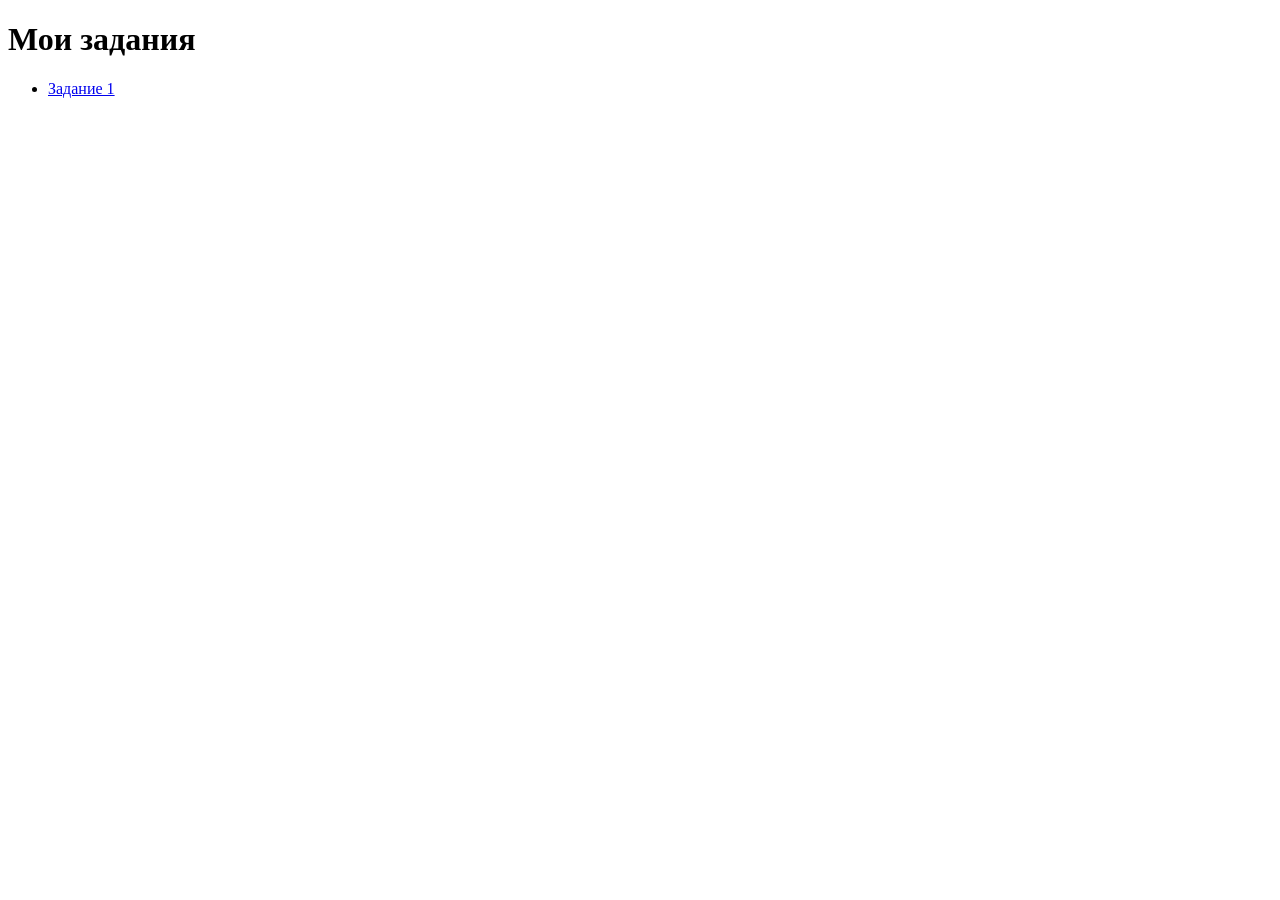
==== index.html @ fbc59bf8 "Last please" ====
<!DOCTYPE html>
<html lang="ru">
<head>
    <meta charset="UTF-8">
    <title>Задания</title>
</head>
<body>
    <h1>Мои задания</h1>
    <ul>
        <li><a href="zadanie-1/">Задание 1</a></li>
    </ul>
</body>
</html>
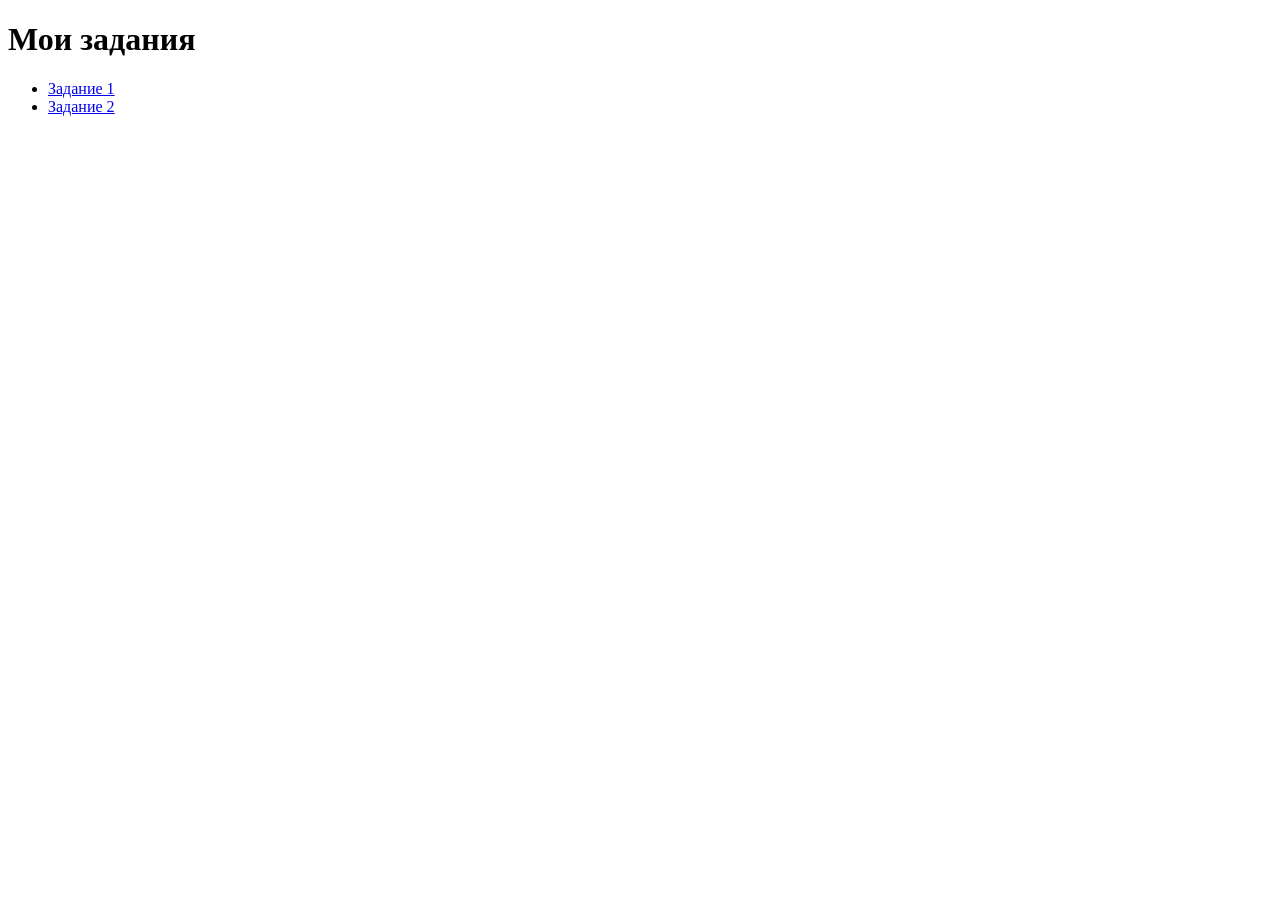
==== commit f50b77da: "New laba" ====
--- a/index.html
+++ b/index.html
@@ -8,6 +8,7 @@
     <h1>Мои задания</h1>
     <ul>
         <li><a href="zadanie-1/">Задание 1</a></li>
+        <li><a href="zadanie-1/">Задание 2</a></li>
     </ul>
 </body>
 </html>
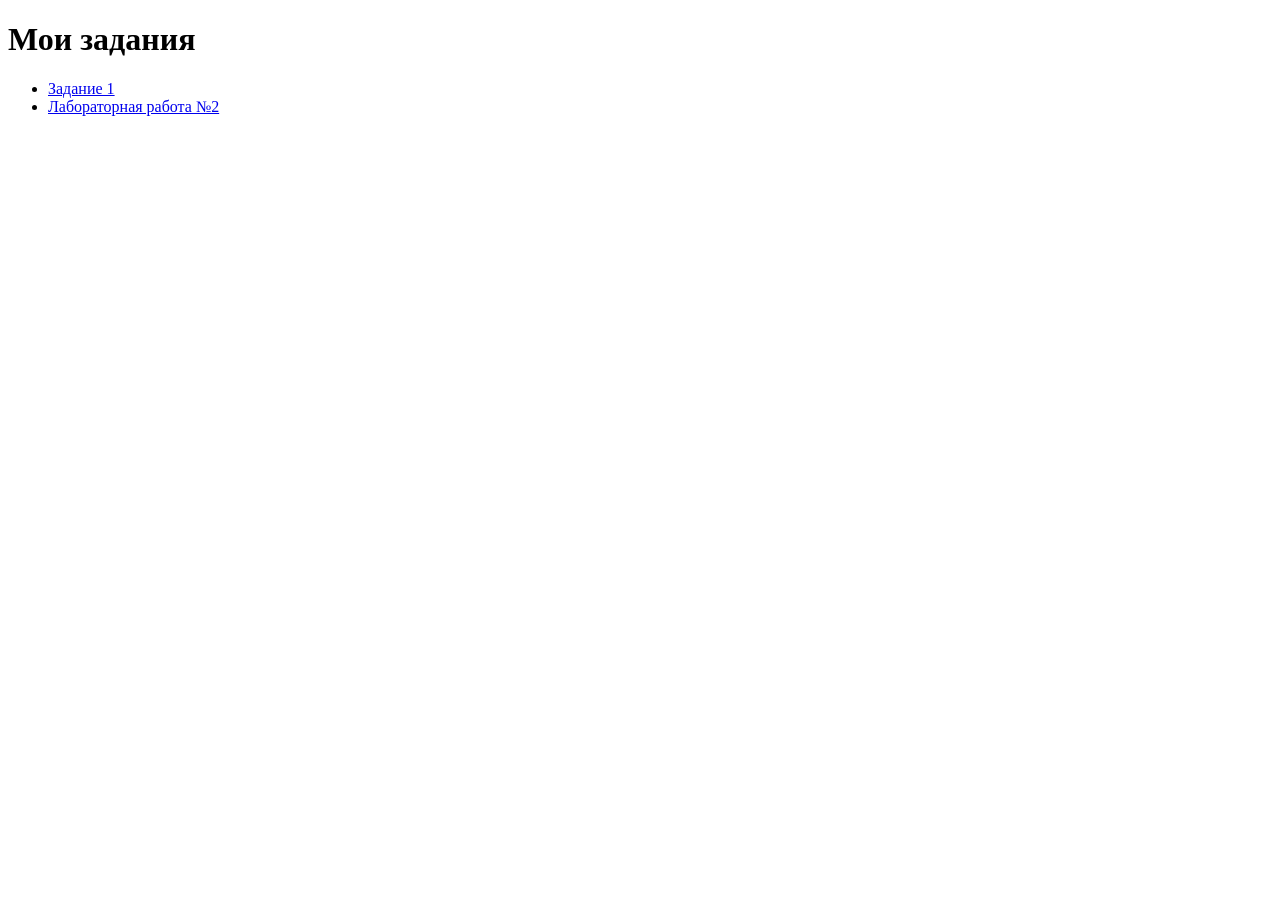
==== commit 173234c9: "Last one" ====
--- a/index.html
+++ b/index.html
@@ -8,7 +8,7 @@
     <h1>Мои задания</h1>
     <ul>
         <li><a href="zadanie-1/">Задание 1</a></li>
-        <li><a href="zadanie-1/">Задание 2</a></li>
+        <li><a href="zadanie-2/lab2.html">Лабораторная работа №2</a></li>
     </ul>
 </body>
 </html>
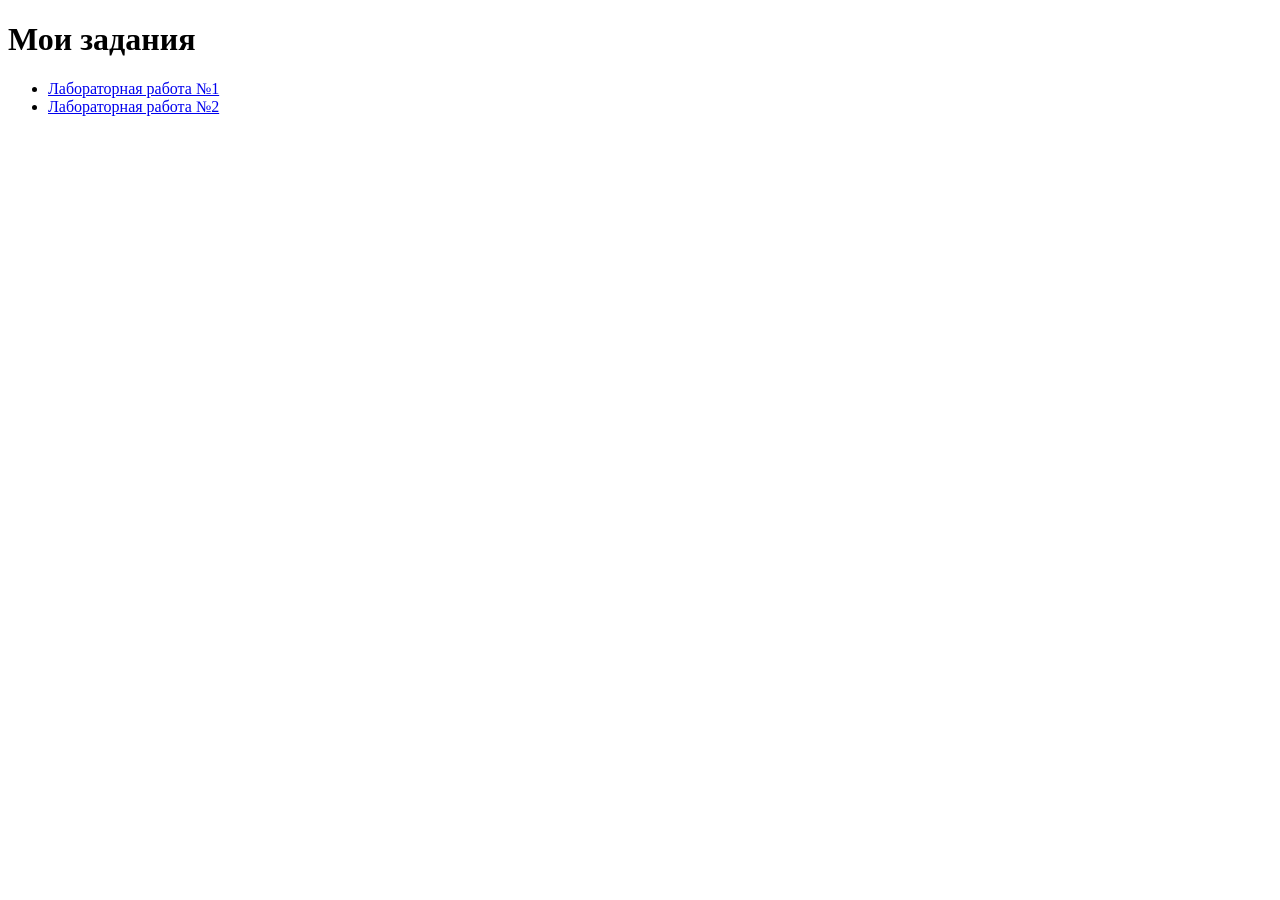
==== commit 0d848dad: "LAST" ====
--- a/index.html
+++ b/index.html
@@ -7,7 +7,7 @@
 <body>
     <h1>Мои задания</h1>
     <ul>
-        <li><a href="zadanie-1/">Задание 1</a></li>
+        <li><a href="zadanie-1/">Лабораторная работа №1</a></li>
         <li><a href="zadanie-2/lab2.html">Лабораторная работа №2</a></li>
     </ul>
 </body>
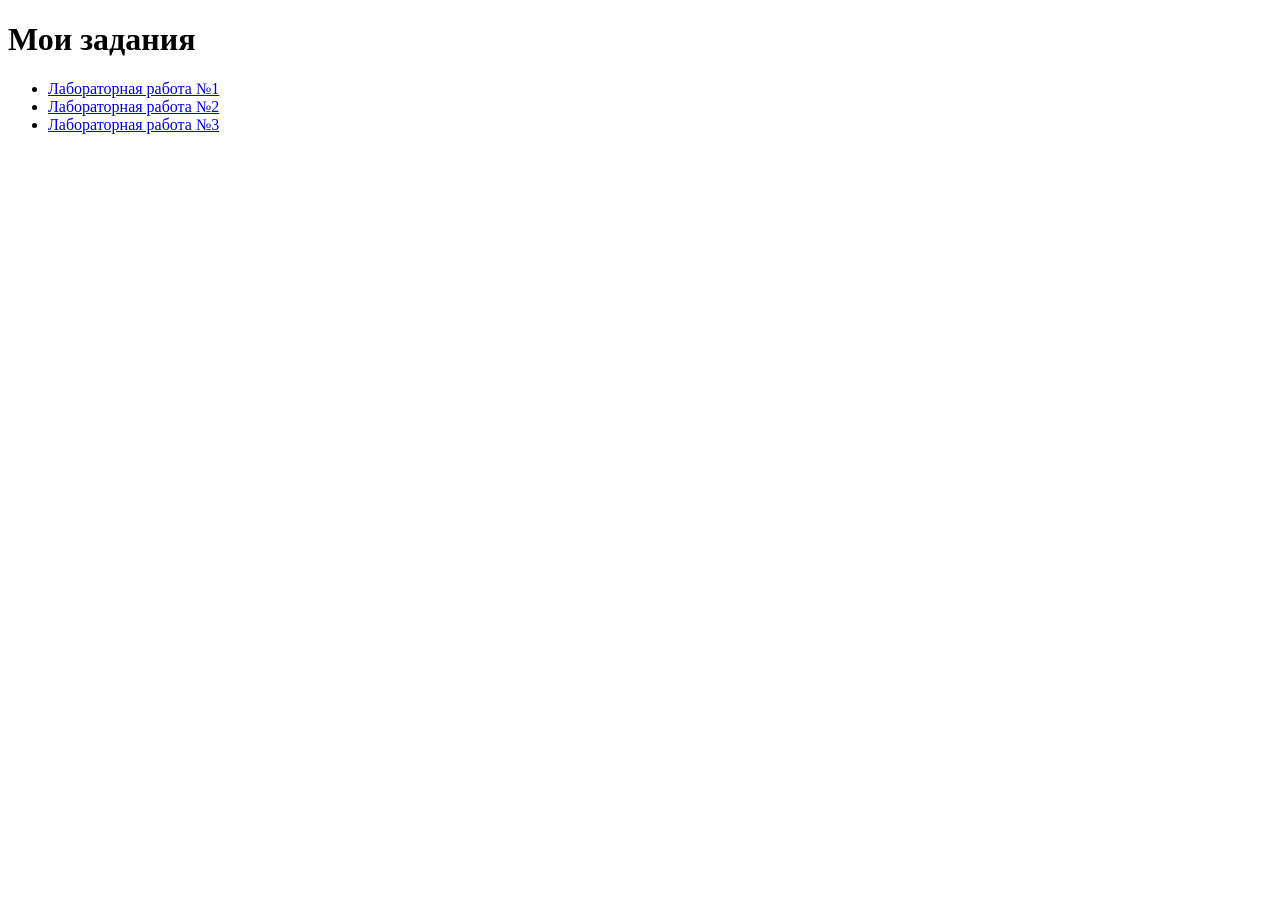
==== commit fe5d05e3: "Rar" ====
--- a/index.html
+++ b/index.html
@@ -9,6 +9,7 @@
     <ul>
         <li><a href="zadanie-1/">Лабораторная работа №1</a></li>
         <li><a href="zadanie-2/lab2.html">Лабораторная работа №2</a></li>
+        <li><a href="zadanie-3/index.php">Лабораторная работа №3</a></li>
     </ul>
 </body>
 </html>
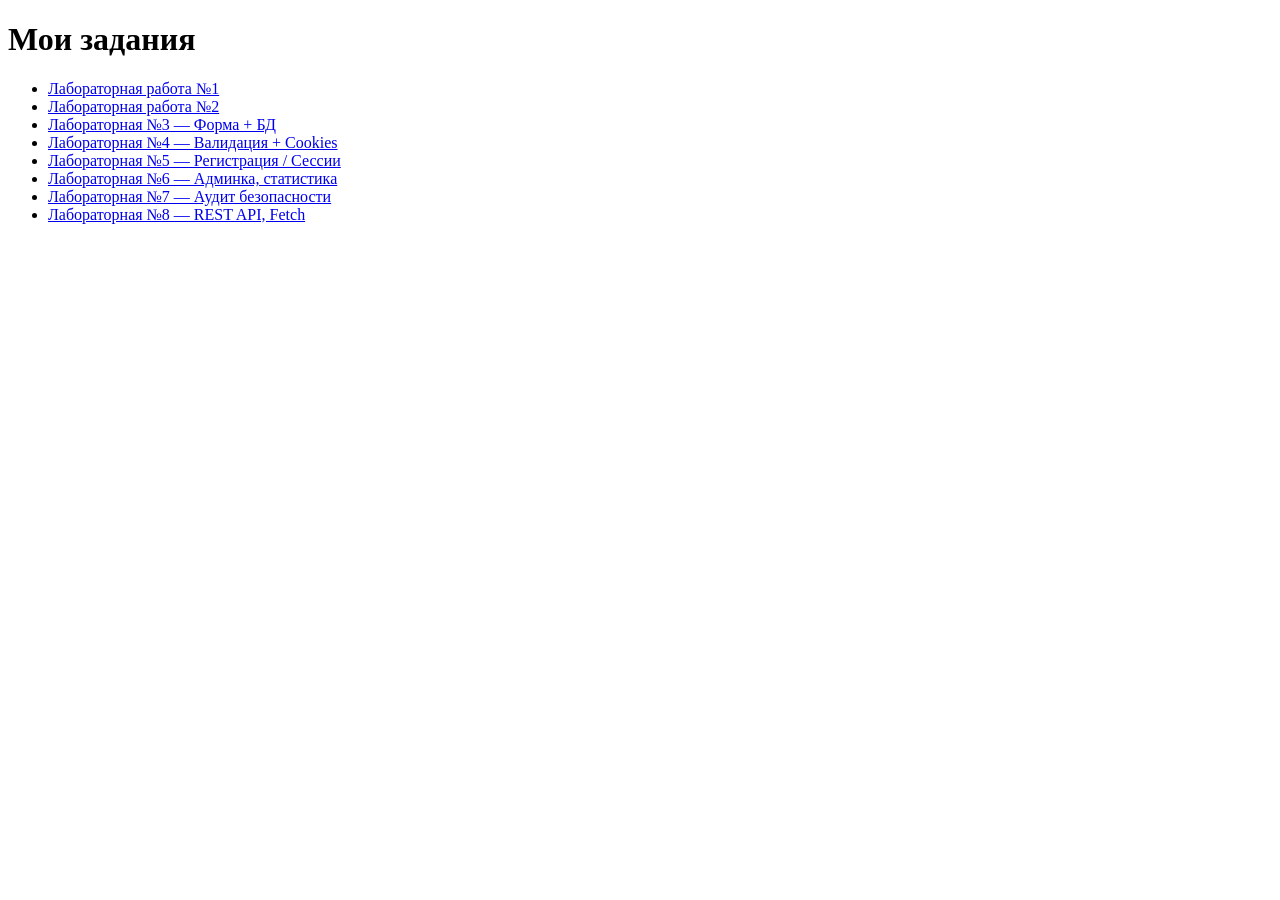
==== commit b7e52a2f: "4lab" ====
--- a/index.html
+++ b/index.html
@@ -9,7 +9,12 @@
     <ul>
         <li><a href="zadanie-1/">Лабораторная работа №1</a></li>
         <li><a href="zadanie-2/lab2.html">Лабораторная работа №2</a></li>
-        <li><a href="zadanie-3/index.php">Лабораторная работа №3</a></li>
+        <li><a href="lab3/index.php">Лабораторная №3 — Форма + БД</a></li>
+        <li><a href="lab4/index.php">Лабораторная №4 — Валидация + Cookies</a></li>
+        <li><a href="lab5/index.php">Лабораторная №5 — Регистрация / Сессии</a></li>
+        <li><a href="lab6/index.php">Лабораторная №6 — Админка, статистика</a></li>
+        <li><a href="lab7/index.php">Лабораторная №7 — Аудит безопасности</a></li>
+        <li><a href="lab8/index.php">Лабораторная №8 — REST API, Fetch</a></li>
     </ul>
 </body>
 </html>
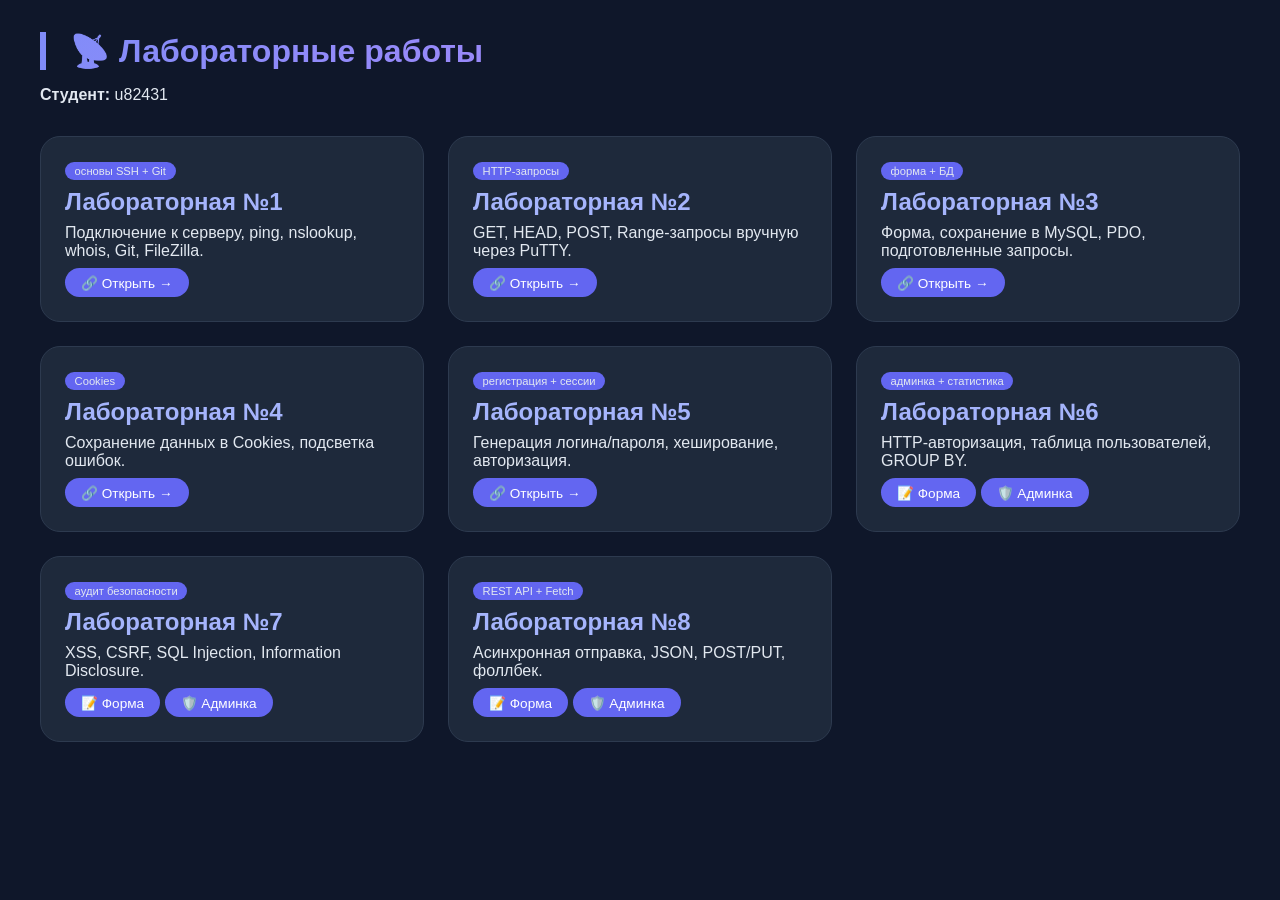
==== commit 7a9a4e65: "new dir" ====
--- a/index.html
+++ b/index.html
@@ -2,19 +2,118 @@
 <html lang="ru">
 <head>
     <meta charset="UTF-8">
-    <title>Задания</title>
+    <title>Лабораторные работы — u82431</title>
+    <style>
+        * { margin: 0; padding: 0; box-sizing: border-box; }
+        body {
+            font-family: 'Segoe UI', Roboto, sans-serif;
+            background: #0f172a;
+            color: #e2e8f0;
+            padding: 2rem 1rem;
+        }
+        .container { max-width: 1200px; margin: 0 auto; }
+        h1 {
+            background: linear-gradient(135deg, #818cf8, #c084fc);
+            -webkit-background-clip: text;
+            -webkit-text-fill-color: transparent;
+            border-left: 6px solid #818cf8;
+            padding-left: 1.5rem;
+            margin-bottom: 1rem;
+        }
+        .labs-grid {
+            display: grid;
+            grid-template-columns: repeat(auto-fill, minmax(350px, 1fr));
+            gap: 1.5rem;
+            margin: 2rem 0;
+        }
+        .lab-card {
+            background: #1e293b;
+            border-radius: 20px;
+            padding: 1.5rem;
+            border: 1px solid #2d3a4f;
+            transition: 0.2s;
+        }
+        .lab-card:hover {
+            transform: translateY(-4px);
+            border-color: #6366f1;
+        }
+        .lab-card h2 { color: #a5b4fc; margin-bottom: 0.5rem; }
+        .lab-card .badge {
+            background: #6366f1;
+            font-size: 0.7rem;
+            padding: 0.2rem 0.6rem;
+            border-radius: 20px;
+            display: inline-block;
+            margin-bottom: 0.5rem;
+        }
+        .lab-card a {
+            display: inline-block;
+            background: #6366f1;
+            color: white;
+            padding: 0.4rem 1rem;
+            border-radius: 30px;
+            text-decoration: none;
+            margin-top: 0.5rem;
+            font-size: 0.85rem;
+        }
+        .lab-card a:hover { background: #818cf8; }
+    </style>
 </head>
 <body>
-    <h1>Мои задания</h1>
-    <ul>
-        <li><a href="zadanie-1/">Лабораторная работа №1</a></li>
-        <li><a href="zadanie-2/lab2.html">Лабораторная работа №2</a></li>
-        <li><a href="lab3/index.php">Лабораторная №3 — Форма + БД</a></li>
-        <li><a href="lab4/index.php">Лабораторная №4 — Валидация + Cookies</a></li>
-        <li><a href="lab5/index.php">Лабораторная №5 — Регистрация / Сессии</a></li>
-        <li><a href="lab6/index.php">Лабораторная №6 — Админка, статистика</a></li>
-        <li><a href="lab7/index.php">Лабораторная №7 — Аудит безопасности</a></li>
-        <li><a href="lab8/index.php">Лабораторная №8 — REST API, Fetch</a></li>
-    </ul>
+    <div class="container">
+        <h1>📡 Лабораторные работы</h1>
+        <p><strong>Студент:</strong> u82431</p>
+
+        <div class="labs-grid">
+            <div class="lab-card">
+                <div class="badge">основы SSH + Git</div>
+                <h2>Лабораторная №1</h2>
+                <p>Подключение к серверу, ping, nslookup, whois, Git, FileZilla.</p>
+                <a href="lab1/index.html">🔗 Открыть →</a>
+            </div>
+            <div class="lab-card">
+                <div class="badge">HTTP-запросы</div>
+                <h2>Лабораторная №2</h2>
+                <p>GET, HEAD, POST, Range-запросы вручную через PuTTY.</p>
+                <a href="lab2/lab2.html">🔗 Открыть →</a>
+            </div>
+            <div class="lab-card">
+                <div class="badge">форма + БД</div>
+                <h2>Лабораторная №3</h2>
+                <p>Форма, сохранение в MySQL, PDO, подготовленные запросы.</p>
+                <a href="lab3/index.php">🔗 Открыть →</a>
+            </div>
+            <div class="lab-card">
+                <div class="badge">Cookies</div>
+                <h2>Лабораторная №4</h2>
+                <p>Сохранение данных в Cookies, подсветка ошибок.</p>
+                <a href="lab4/index.php">🔗 Открыть →</a>
+            </div>
+            <div class="lab-card">
+                <div class="badge">регистрация + сессии</div>
+                <h2>Лабораторная №5</h2>
+                <p>Генерация логина/пароля, хеширование, авторизация.</p>
+                <a href="lab5/index.php">🔗 Открыть →</a>
+            </div>
+            <div class="lab-card">
+                <div class="badge">админка + статистика</div>
+                <h2>Лабораторная №6</h2>
+                <p>HTTP-авторизация, таблица пользователей, GROUP BY.</p>
+                <a href="lab6/index.php">📝 Форма</a> <a href="lab6/admin.php">🛡️ Админка</a>
+            </div>
+            <div class="lab-card">
+                <div class="badge">аудит безопасности</div>
+                <h2>Лабораторная №7</h2>
+                <p>XSS, CSRF, SQL Injection, Information Disclosure.</p>
+                <a href="lab7/index.php">📝 Форма</a> <a href="lab7/admin.php">🛡️ Админка</a>
+            </div>
+            <div class="lab-card">
+                <div class="badge">REST API + Fetch</div>
+                <h2>Лабораторная №8</h2>
+                <p>Асинхронная отправка, JSON, POST/PUT, фоллбек.</p>
+                <a href="lab8/index.php">📝 Форма</a> <a href="lab8/admin.php">🛡️ Админка</a>
+            </div>
+        </div>
+    </div>
 </body>
-</html>
+</html>
